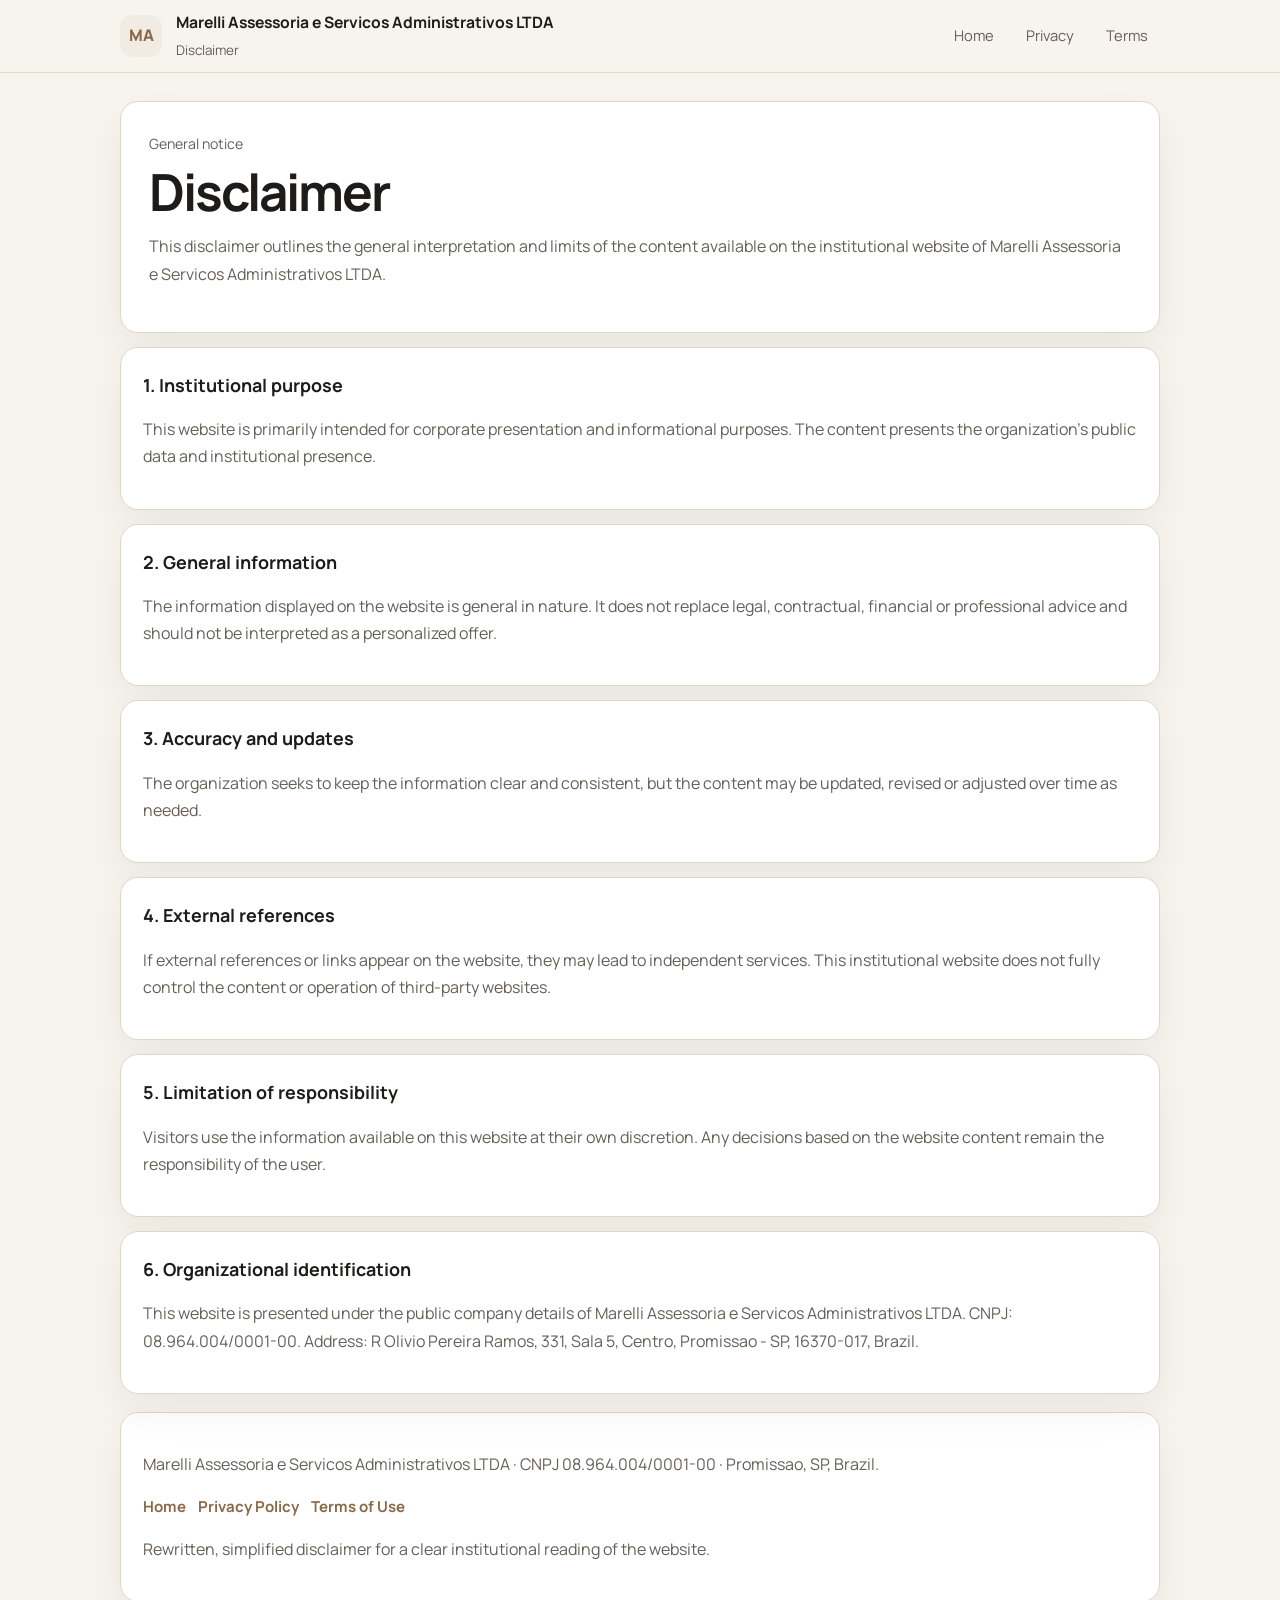
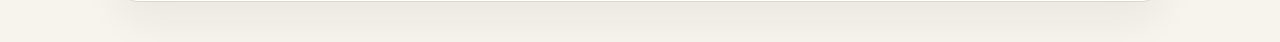
==== pre/disclaimer.html @ 0b154ba6 "Add files via upload" ====
<!DOCTYPE html>
<html lang="en">
<head>
  <meta charset="UTF-8">
  <meta name="viewport" content="width=device-width, initial-scale=1.0">
  <meta name="robots" content="index,follow">
  <title>Disclaimer | Marelli Assessoria e Servicos Administrativos LTDA</title>
  <meta name="description" content="General disclaimer for the institutional website of Marelli Assessoria e Servicos Administrativos LTDA.">
  <link rel="preconnect" href="https://fonts.googleapis.com">
  <link rel="preconnect" href="https://fonts.gstatic.com" crossorigin>
  <link href="https://fonts.googleapis.com/css2?family=Manrope:wght@400;500;600;700;800&display=swap" rel="stylesheet">
  <style>
    :root { --bg:#f7f4ee; --surface:#fff; --surface-alt:#f1ece3; --line:#ded6c8; --text:#1e1b18; --muted:#665f57; --accent:#8a6948; --radius:18px; --shadow:0 18px 40px rgba(33,27,19,.06); --max:1040px; }
    * { box-sizing:border-box; } body { margin:0; font-family:"Manrope",sans-serif; background:var(--bg); color:var(--text); line-height:1.7; }
    a { color:inherit; text-decoration:none; } .page { width:min(calc(100% - 28px),var(--max)); margin:0 auto; padding-bottom:40px; }
    header { position:sticky; top:0; background:rgba(247,244,238,.94); backdrop-filter:blur(10px); border-bottom:1px solid rgba(222,214,200,.85); }
    .topbar { width:min(calc(100% - 28px),var(--max)); margin:0 auto; min-height:72px; display:flex; align-items:center; justify-content:space-between; gap:18px; }
    .brand { display:flex; align-items:center; gap:14px; } .brand-mark { width:42px; height:42px; border-radius:12px; display:grid; place-items:center; background:var(--surface-alt); color:var(--accent); font-weight:800; }
    .brand strong { display:block; font-size:.98rem; } .brand small, .muted { color:var(--muted); font-size:.84rem; } nav { display:flex; gap:8px; flex-wrap:wrap; } nav a { padding:9px 12px; border-radius:999px; color:var(--muted); font-size:.92rem; } nav a:hover { background:var(--surface-alt); color:var(--text); }
    .hero, .block { background:var(--surface); border:1px solid var(--line); border-radius:var(--radius); box-shadow:var(--shadow); }
    .hero { margin-top:28px; padding:28px; } .hero span { color:var(--muted); font-size:.88rem; } h1 { margin:8px 0 10px; font-size:clamp(2rem,4vw,3.3rem); line-height:1.02; letter-spacing:-.04em; }
    .grid { display:grid; gap:14px; margin-top:14px; } .block { padding:22px; } h2 { margin:0 0 10px; font-size:1.12rem; } p, li { color:var(--muted); } ul { margin:0; padding-left:18px; }
    footer { margin-top:18px; padding:22px; background:var(--surface); border:1px solid var(--line); border-radius:var(--radius); box-shadow:var(--shadow); } .footer-links { display:flex; flex-wrap:wrap; gap:12px; margin:10px 0; } .footer-links a { color:var(--accent); font-weight:700; font-size:.94rem; }
  </style>
</head>
<body>
  <header>
    <div class="topbar">
      <div class="brand">
        <div class="brand-mark">MA</div>
        <div><strong>Marelli Assessoria e Servicos Administrativos LTDA</strong><small>Disclaimer</small></div>
      </div>
      <nav>
        <a href="index.html">Home</a>
        <a href="privacy.html">Privacy</a>
        <a href="terms.html">Terms</a>
      </nav>
    </div>
  </header>
  <div class="page">
    <section class="hero">
      <span>General notice</span>
      <h1>Disclaimer</h1>
      <p>This disclaimer outlines the general interpretation and limits of the content available on the institutional website of Marelli Assessoria e Servicos Administrativos LTDA.</p>
    </section>
    <div class="grid">
      <section class="block">
        <h2>1. Institutional purpose</h2>
        <p>This website is primarily intended for corporate presentation and informational purposes. The content presents the organization’s public data and institutional presence.</p>
      </section>
      <section class="block">
        <h2>2. General information</h2>
        <p>The information displayed on the website is general in nature. It does not replace legal, contractual, financial or professional advice and should not be interpreted as a personalized offer.</p>
      </section>
      <section class="block">
        <h2>3. Accuracy and updates</h2>
        <p>The organization seeks to keep the information clear and consistent, but the content may be updated, revised or adjusted over time as needed.</p>
      </section>
      <section class="block">
        <h2>4. External references</h2>
        <p>If external references or links appear on the website, they may lead to independent services. This institutional website does not fully control the content or operation of third-party websites.</p>
      </section>
      <section class="block">
        <h2>5. Limitation of responsibility</h2>
        <p>Visitors use the information available on this website at their own discretion. Any decisions based on the website content remain the responsibility of the user.</p>
      </section>
      <section class="block">
        <h2>6. Organizational identification</h2>
        <p>This website is presented under the public company details of Marelli Assessoria e Servicos Administrativos LTDA. CNPJ: 08.964.004/0001-00. Address: R Olivio Pereira Ramos, 331, Sala 5, Centro, Promissao - SP, 16370-017, Brazil.</p>
      </section>
    </div>
    <footer>
      <p>Marelli Assessoria e Servicos Administrativos LTDA · CNPJ 08.964.004/0001-00 · Promissao, SP, Brazil.</p>
      <div class="footer-links">
        <a href="index.html">Home</a>
        <a href="privacy.html">Privacy Policy</a>
        <a href="terms.html">Terms of Use</a>
      </div>
      <p>Rewritten, simplified disclaimer for a clear institutional reading of the website.</p>
    </footer>
  </div>
</body>
</html>
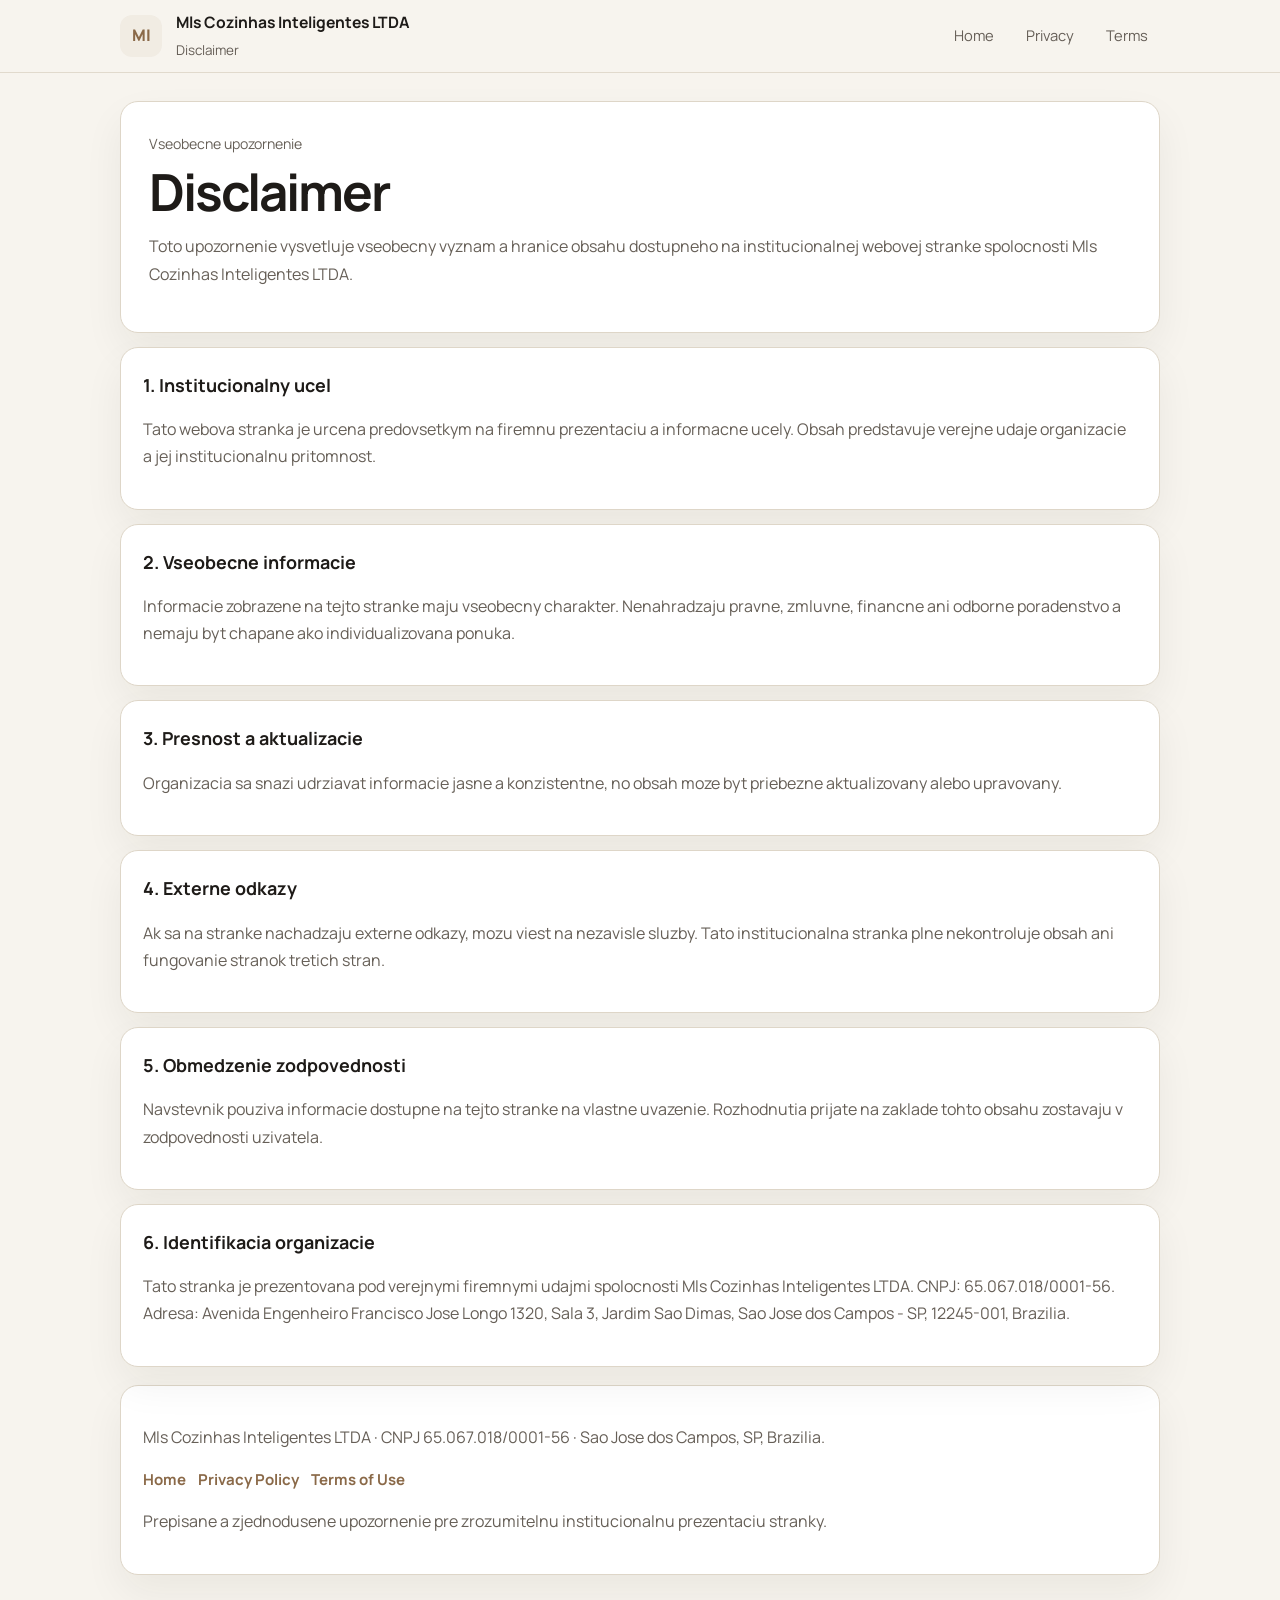
==== commit f6a5494a: "Add files via upload" ====
--- a/pre/disclaimer.html
+++ b/pre/disclaimer.html
@@ -1,83 +1,5 @@
 <!DOCTYPE html>
-<html lang="en">
-<head>
-  <meta charset="UTF-8">
-  <meta name="viewport" content="width=device-width, initial-scale=1.0">
-  <meta name="robots" content="index,follow">
-  <title>Disclaimer | Marelli Assessoria e Servicos Administrativos LTDA</title>
-  <meta name="description" content="General disclaimer for the institutional website of Marelli Assessoria e Servicos Administrativos LTDA.">
-  <link rel="preconnect" href="https://fonts.googleapis.com">
-  <link rel="preconnect" href="https://fonts.gstatic.com" crossorigin>
-  <link href="https://fonts.googleapis.com/css2?family=Manrope:wght@400;500;600;700;800&display=swap" rel="stylesheet">
-  <style>
-    :root { --bg:#f7f4ee; --surface:#fff; --surface-alt:#f1ece3; --line:#ded6c8; --text:#1e1b18; --muted:#665f57; --accent:#8a6948; --radius:18px; --shadow:0 18px 40px rgba(33,27,19,.06); --max:1040px; }
-    * { box-sizing:border-box; } body { margin:0; font-family:"Manrope",sans-serif; background:var(--bg); color:var(--text); line-height:1.7; }
-    a { color:inherit; text-decoration:none; } .page { width:min(calc(100% - 28px),var(--max)); margin:0 auto; padding-bottom:40px; }
-    header { position:sticky; top:0; background:rgba(247,244,238,.94); backdrop-filter:blur(10px); border-bottom:1px solid rgba(222,214,200,.85); }
-    .topbar { width:min(calc(100% - 28px),var(--max)); margin:0 auto; min-height:72px; display:flex; align-items:center; justify-content:space-between; gap:18px; }
-    .brand { display:flex; align-items:center; gap:14px; } .brand-mark { width:42px; height:42px; border-radius:12px; display:grid; place-items:center; background:var(--surface-alt); color:var(--accent); font-weight:800; }
-    .brand strong { display:block; font-size:.98rem; } .brand small, .muted { color:var(--muted); font-size:.84rem; } nav { display:flex; gap:8px; flex-wrap:wrap; } nav a { padding:9px 12px; border-radius:999px; color:var(--muted); font-size:.92rem; } nav a:hover { background:var(--surface-alt); color:var(--text); }
-    .hero, .block { background:var(--surface); border:1px solid var(--line); border-radius:var(--radius); box-shadow:var(--shadow); }
-    .hero { margin-top:28px; padding:28px; } .hero span { color:var(--muted); font-size:.88rem; } h1 { margin:8px 0 10px; font-size:clamp(2rem,4vw,3.3rem); line-height:1.02; letter-spacing:-.04em; }
-    .grid { display:grid; gap:14px; margin-top:14px; } .block { padding:22px; } h2 { margin:0 0 10px; font-size:1.12rem; } p, li { color:var(--muted); } ul { margin:0; padding-left:18px; }
-    footer { margin-top:18px; padding:22px; background:var(--surface); border:1px solid var(--line); border-radius:var(--radius); box-shadow:var(--shadow); } .footer-links { display:flex; flex-wrap:wrap; gap:12px; margin:10px 0; } .footer-links a { color:var(--accent); font-weight:700; font-size:.94rem; }
-  </style>
-</head>
-<body>
-  <header>
-    <div class="topbar">
-      <div class="brand">
-        <div class="brand-mark">MA</div>
-        <div><strong>Marelli Assessoria e Servicos Administrativos LTDA</strong><small>Disclaimer</small></div>
-      </div>
-      <nav>
-        <a href="index.html">Home</a>
-        <a href="privacy.html">Privacy</a>
-        <a href="terms.html">Terms</a>
-      </nav>
-    </div>
-  </header>
-  <div class="page">
-    <section class="hero">
-      <span>General notice</span>
-      <h1>Disclaimer</h1>
-      <p>This disclaimer outlines the general interpretation and limits of the content available on the institutional website of Marelli Assessoria e Servicos Administrativos LTDA.</p>
-    </section>
-    <div class="grid">
-      <section class="block">
-        <h2>1. Institutional purpose</h2>
-        <p>This website is primarily intended for corporate presentation and informational purposes. The content presents the organization’s public data and institutional presence.</p>
-      </section>
-      <section class="block">
-        <h2>2. General information</h2>
-        <p>The information displayed on the website is general in nature. It does not replace legal, contractual, financial or professional advice and should not be interpreted as a personalized offer.</p>
-      </section>
-      <section class="block">
-        <h2>3. Accuracy and updates</h2>
-        <p>The organization seeks to keep the information clear and consistent, but the content may be updated, revised or adjusted over time as needed.</p>
-      </section>
-      <section class="block">
-        <h2>4. External references</h2>
-        <p>If external references or links appear on the website, they may lead to independent services. This institutional website does not fully control the content or operation of third-party websites.</p>
-      </section>
-      <section class="block">
-        <h2>5. Limitation of responsibility</h2>
-        <p>Visitors use the information available on this website at their own discretion. Any decisions based on the website content remain the responsibility of the user.</p>
-      </section>
-      <section class="block">
-        <h2>6. Organizational identification</h2>
-        <p>This website is presented under the public company details of Marelli Assessoria e Servicos Administrativos LTDA. CNPJ: 08.964.004/0001-00. Address: R Olivio Pereira Ramos, 331, Sala 5, Centro, Promissao - SP, 16370-017, Brazil.</p>
-      </section>
-    </div>
-    <footer>
-      <p>Marelli Assessoria e Servicos Administrativos LTDA · CNPJ 08.964.004/0001-00 · Promissao, SP, Brazil.</p>
-      <div class="footer-links">
-        <a href="index.html">Home</a>
-        <a href="privacy.html">Privacy Policy</a>
-        <a href="terms.html">Terms of Use</a>
-      </div>
-      <p>Rewritten, simplified disclaimer for a clear institutional reading of the website.</p>
-    </footer>
-  </div>
-</body>
+<html lang="sk">
+<head><meta charset="UTF-8"><meta name="viewport" content="width=device-width, initial-scale=1.0"><meta name="robots" content="index,follow"><title>Disclaimer | Mls Cozinhas Inteligentes LTDA</title><meta name="description" content="Vseobecne upozornenie pre institucionalnu stranku spolocnosti Mls Cozinhas Inteligentes LTDA."><link rel="preconnect" href="https://fonts.googleapis.com"><link rel="preconnect" href="https://fonts.gstatic.com" crossorigin><link href="https://fonts.googleapis.com/css2?family=Manrope:wght@400;500;600;700;800&display=swap" rel="stylesheet"><style>:root{--bg:#f7f4ee;--surface:#fff;--surface-alt:#f1ece3;--line:#ded6c8;--text:#1e1b18;--muted:#665f57;--accent:#8a6948;--radius:18px;--shadow:0 18px 40px rgba(33,27,19,.06);--max:1040px}*{box-sizing:border-box}body{margin:0;font-family:"Manrope",sans-serif;background:var(--bg);color:var(--text);line-height:1.7}a{color:inherit;text-decoration:none}.page{width:min(calc(100% - 28px),var(--max));margin:0 auto;padding-bottom:40px}header{position:sticky;top:0;background:rgba(247,244,238,.94);backdrop-filter:blur(10px);border-bottom:1px solid rgba(222,214,200,.85)}.topbar{width:min(calc(100% - 28px),var(--max));margin:0 auto;min-height:72px;display:flex;align-items:center;justify-content:space-between;gap:18px}.brand{display:flex;align-items:center;gap:14px}.brand-mark{width:42px;height:42px;border-radius:12px;display:grid;place-items:center;background:var(--surface-alt);color:var(--accent);font-weight:800}.brand strong{display:block;font-size:.98rem}.brand small,.muted{color:var(--muted);font-size:.84rem}nav{display:flex;gap:8px;flex-wrap:wrap}nav a{padding:9px 12px;border-radius:999px;color:var(--muted);font-size:.92rem}nav a:hover{background:var(--surface-alt);color:var(--text)}.hero,.block{background:var(--surface);border:1px solid var(--line);border-radius:var(--radius);box-shadow:var(--shadow)}.hero{margin-top:28px;padding:28px}.hero span{color:var(--muted);font-size:.88rem}h1{margin:8px 0 10px;font-size:clamp(2rem,4vw,3.3rem);line-height:1.02;letter-spacing:-.04em}.grid{display:grid;gap:14px;margin-top:14px}.block{padding:22px}h2{margin:0 0 10px;font-size:1.12rem}p,li{color:var(--muted)}footer{margin-top:18px;padding:22px;background:var(--surface);border:1px solid var(--line);border-radius:var(--radius);box-shadow:var(--shadow)}.footer-links{display:flex;flex-wrap:wrap;gap:12px;margin:10px 0}.footer-links a{color:var(--accent);font-weight:700;font-size:.94rem}</style></head>
+<body><header><div class="topbar"><div class="brand"><div class="brand-mark">MI</div><div><strong>Mls Cozinhas Inteligentes LTDA</strong><small>Disclaimer</small></div></div><nav><a href="index.html">Home</a><a href="privacy.html">Privacy</a><a href="terms.html">Terms</a></nav></div></header><div class="page"><section class="hero"><span>Vseobecne upozornenie</span><h1>Disclaimer</h1><p>Toto upozornenie vysvetluje vseobecny vyznam a hranice obsahu dostupneho na institucionalnej webovej stranke spolocnosti Mls Cozinhas Inteligentes LTDA.</p></section><div class="grid"><section class="block"><h2>1. Institucionalny ucel</h2><p>Tato webova stranka je urcena predovsetkym na firemnu prezentaciu a informacne ucely. Obsah predstavuje verejne udaje organizacie a jej institucionalnu pritomnost.</p></section><section class="block"><h2>2. Vseobecne informacie</h2><p>Informacie zobrazene na tejto stranke maju vseobecny charakter. Nenahradzaju pravne, zmluvne, financne ani odborne poradenstvo a nemaju byt chapane ako individualizovana ponuka.</p></section><section class="block"><h2>3. Presnost a aktualizacie</h2><p>Organizacia sa snazi udrziavat informacie jasne a konzistentne, no obsah moze byt priebezne aktualizovany alebo upravovany.</p></section><section class="block"><h2>4. Externe odkazy</h2><p>Ak sa na stranke nachadzaju externe odkazy, mozu viest na nezavisle sluzby. Tato institucionalna stranka plne nekontroluje obsah ani fungovanie stranok tretich stran.</p></section><section class="block"><h2>5. Obmedzenie zodpovednosti</h2><p>Navstevnik pouziva informacie dostupne na tejto stranke na vlastne uvazenie. Rozhodnutia prijate na zaklade tohto obsahu zostavaju v zodpovednosti uzivatela.</p></section><section class="block"><h2>6. Identifikacia organizacie</h2><p>Tato stranka je prezentovana pod verejnymi firemnymi udajmi spolocnosti Mls Cozinhas Inteligentes LTDA. CNPJ: 65.067.018/0001-56. Adresa: Avenida Engenheiro Francisco Jose Longo 1320, Sala 3, Jardim Sao Dimas, Sao Jose dos Campos - SP, 12245-001, Brazilia.</p></section></div><footer><p>Mls Cozinhas Inteligentes LTDA · CNPJ 65.067.018/0001-56 · Sao Jose dos Campos, SP, Brazilia.</p><div class="footer-links"><a href="index.html">Home</a><a href="privacy.html">Privacy Policy</a><a href="terms.html">Terms of Use</a></div><p>Prepisane a zjednodusene upozornenie pre zrozumitelnu institucionalnu prezentaciu stranky.</p></footer></div></body>
 </html>
